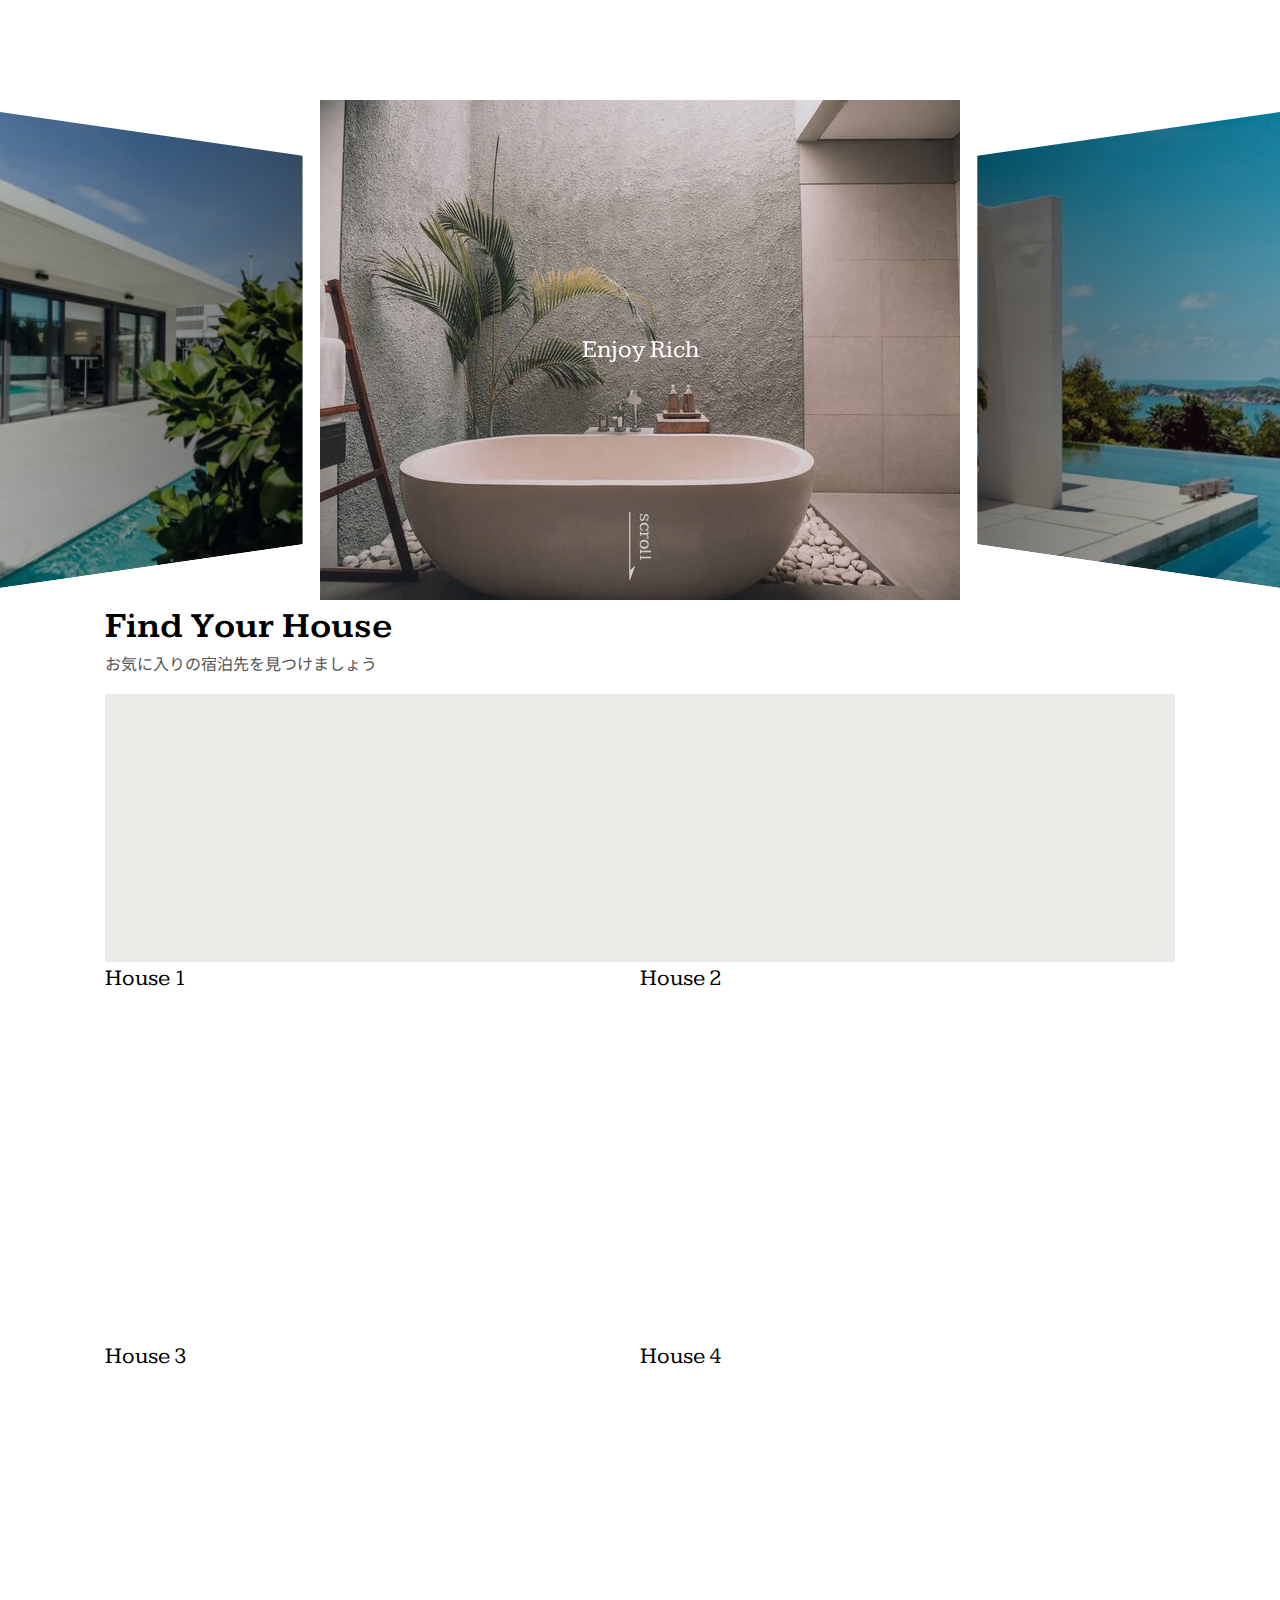
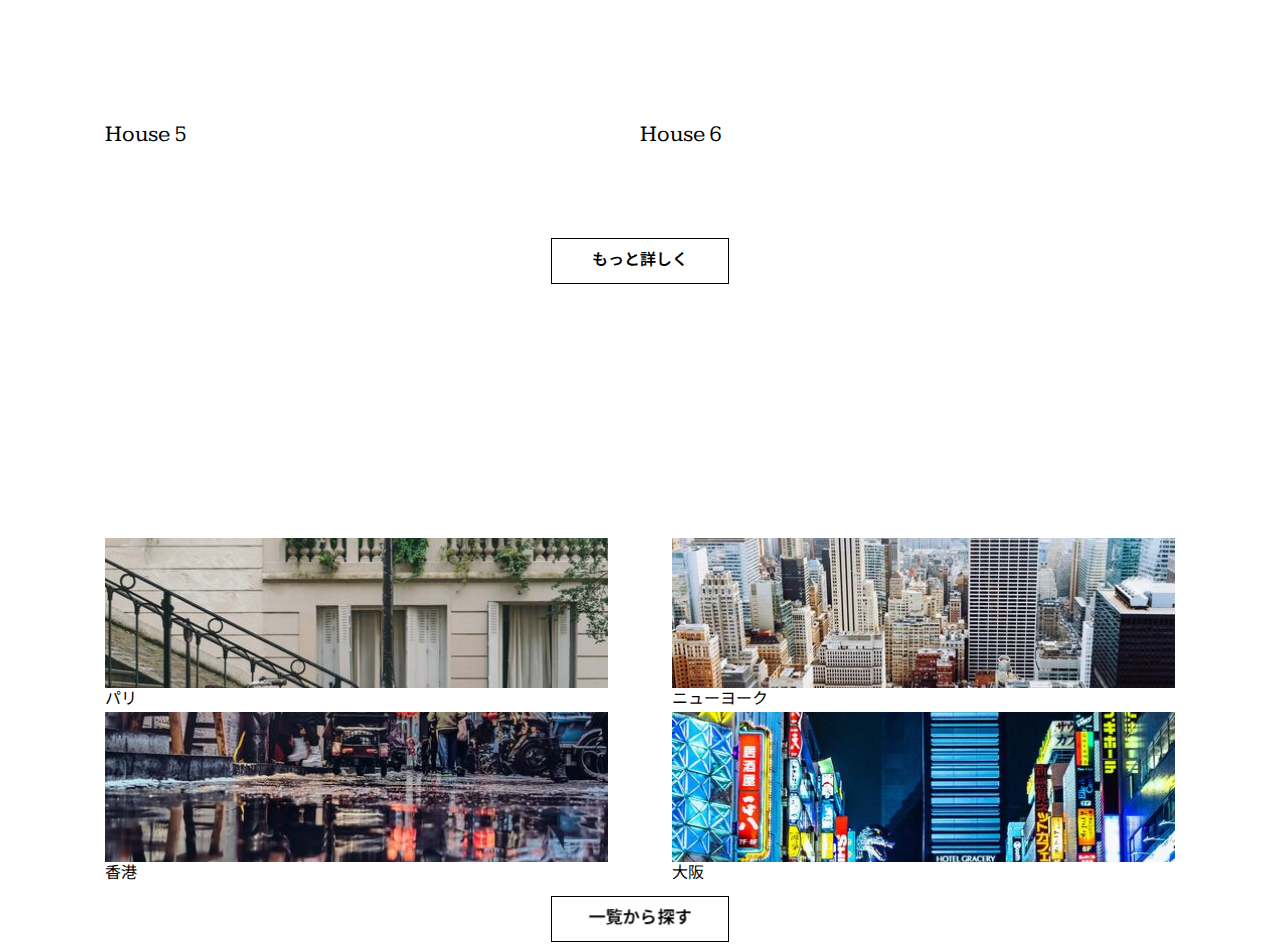
==== frontend-dev-tutorial/98_サンプルサイト_練習用/index.html @ 59d0b107 "途中　サンプルサイト練習" ====
<!DOCTYPE html>
<html lang="ja">
<head>
  <meta charset="UTF-8">
  <meta name="viewport" content="width=device-width, initial-scale=1.0">
  <title>Document</title>
  <link rel="preconnect" href="https://fonts.googleapis.com">
  <link rel="preconnect" href="https://fonts.gstatic.com" crossorigin>
  <link href="https://fonts.googleapis.com/css2?family=Kameron:wght@400;700&family=Noto+Sans+JP:wght@500&display=swap" rel="stylesheet">
  <link rel="stylesheet" href="styles/vendors/css-reset.css">
  <link rel="stylesheet" href="styles/vendors/swiper-bundle.min.css">
  <link rel="stylesheet" href="styles/style.css">
</head>
<body>
  <div id="global-container">
    <div id="container">
      <div id="content">
        <div class="hero">
          <!-- Slider main container -->
          <div class="swiper">
            <!-- Additional required wrapper -->
            <div class="swiper-wrapper">
              <!-- Slides -->
              <div class="swiper-slide">
                <div class="hero__title">Enjoy Rich</div>
                <img src="images/image-1.jpg">
              </div>
              <div class="swiper-slide">
                <div class="hero__title">Fantastic</div>
                <img src="images/image-2.jpg">
              </div>
              <div class="swiper-slide">
                <div class="hero__title">Experience</div>
                <img src="images/image-3.jpg">
              </div>
            </div>
            <div class="hero__footer">
              <img class="hero__downarrow" src="images/arrow.svg">
              <span class="hero__scrolltext">scroll</span>
            </div>
          </div>
        </div>
        <div id="main-content">
          <main>
            <section class="houses">
              <div>
                <h2 class="main-title tween-animate-title">Find Your House</h2>
                <p class="sub-title tween-animate-title">お気に入りの宿泊先を見つけましょう</p>
              </div>
              <div class="houses__inner">
                <div class="houses__item">
                    <div class="cover-slide hover-darken">
                      <div class="bg-img-zoom img-bg50" style="background-image: url(images/villa-1.jpg);"></div>
                    </div>
                  <p class="houses__title">House 1</p>
                </div>
                <div class="houses__item">
                    <div class="cover-slide hover-darken">
                      <div class="bg-img-zoom img-bg50" style="background-image: url(images/villa-2.jpg);"></div>
                    </div>
                  <p class="houses__title">House 2</p>
                </div>
                <div class="houses__item">
                    <div class="cover-slide hover-darken">
                      <div class="bg-img-zoom img-bg50" style="background-image: url(images/villa-3.jpg);"></div>
                    </div>
                  <p class="houses__title">House 3</p>
                </div>
                <div class="houses__item">
                    <div class="cover-slide hover-darken">
                      <div class="bg-img-zoom img-bg50" style="background-image: url(images/villa-4.jpg);"></div>
                    </div>
                  <p class="houses__title">House 4</p>
                </div>
                <div class="houses__item">
                    <div class="cover-slide hover-darken">
                      <div class="bg-img-zoom img-bg50" style="background-image: url(images/villa-5.jpg);"></div>
                    </div>
                  <p class="houses__title">House 5</p>
                </div>
                <div class="houses__item">
                    <div class="cover-slide hover-darken">
                      <div class="bg-img-zoom img-bg50" style="background-image: url(images/villa-6.jpg);"></div>
                    </div>
                  <p class="houses__title">House 6</p>
                </div>
                <div class="houses__btn">
                  <button class="btn slide-bg">もっと詳しく</button>
                </div>
              </div>
            </section>
           <section class="popular">
            <div class="popular__header">
              <h2 class="main-title tween-animate-title">popular Place</h2>
              <p class="sub-title tween-animate-title">人気の観光地で宿泊先を見つけましょう</p>
            </div>
            <div class="popular__inner">
              <div class="popular__container">
                <div class="popular__item">
                  <div class="popular__img">
                    <img src="images/image-p1.jpg">
                  </div>
                  <p class="popular__title">パリ</p>
                </div>
                <div class="popular__item">
                  <div class="popular__img">
                    <img src="images/image-p2.jpg">
                  </div>
                  <p class="popular__title">ニューヨーク</p>
                </div>
                <div class="popular__item">
                  <div class="popular__img">
                    <img src="images/image-p3.jpg">
                  </div>
                  <p class="popular__title">香港</p>
                </div>
                <div class="popular__item">
                  <div class="popular__img">
                    <img src="images/image-p4.jpg">
                  </div>
                  <p class="popular__title">大阪</p>
                </div>
                <div class="popular__btn">
                  <button class="btn cover-3d">
                    <span>
                      一覧から探す
                    </span>
                  </button>
                </div>
              </div>
            </div>
           </section>
          </main>
        </div>
      </div>
    </div>
  </div>

  <script src="scripts/vendors/gsap.min.js"></script>

  <script src="scripts/vendors/swiper-bundle.min.js"></script>
  <script src="scripts/libs/hero-slider.js"></script>

  <script src="scripts/libs/scroll.js"></script>

  <script src="scripts/libs/text-animation.js"></script>
  <script src="scripts/main.js"></script>
</body>
</html>
---- frontend-dev-tutorial/98_サンプルサイト_練習用/styles/style.css ----
.appear.up .item {
  transform: translateY(6px);
}

.appear.down .item {
  transform: translateY(-6px);
}

.appear.left .item {
  transform: translateX(40px);
}

.appear.right .item {
  transform: translateX(-40px);
}

.appear .item {
  transition: all 0.8s;
  opacity: 0;
}
.appear.inview .item {
  opacity: 1;
  transform: none;
}
.appear.inview .item:nth-child(1) {
  transition-delay: 0.1s;
}
.appear.inview .item:nth-child(2) {
  transition-delay: 0.2s;
}
.appear.inview .item:nth-child(3) {
  transition-delay: 0.3s;
}
.appear.inview .item:nth-child(4) {
  transition-delay: 0.4s;
}
.appear.inview .item:nth-child(5) {
  transition-delay: 0.5s;
}
.appear.inview .item:nth-child(6) {
  transition-delay: 0.6s;
}
.appear.inview .item:nth-child(7) {
  transition-delay: 0.7s;
}
.appear.inview .item:nth-child(8) {
  transition-delay: 0.8s;
}
.appear.inview .item:nth-child(9) {
  transition-delay: 0.9s;
}
.appear.inview .item:nth-child(10) {
  transition-delay: 1s;
}

.btn {
  position: relative;
  display: inline-block;
  background-color: white;
  border: 1px solid black;
  font-weight: 600;
  padding: 10px 40px;
  margin: 10px auto;
  cursor: pointer;
  transition: all 0.3s;
  color: black;
  text-decoration: none !important;
}
.btn.float:hover {
  background-color: black;
  color: white;
  box-shadow: 5px 5px 10px 0 rgba(0, 0, 0, 0.5);
}
.btn.filled {
  background-color: black;
  color: white;
  box-shadow: 5px 5px 10px 0 rgba(0, 0, 0, 0.5);
}
.btn.filled:hover {
  background-color: white;
  color: black;
  box-shadow: none;
}
.btn.letter-spacing:hover {
  background-color: black;
  letter-spacing: 3px;
  color: white;
}
.btn.shadow {
  box-shadow: none;
}
.btn.shadow:hover {
  transform: translate(-2.5px, -2.5px);
  box-shadow: 5px 5px 0 0 black;
}
.btn.solid {
  box-shadow: 2px 2px 0 0 black;
  border-radius: 7px;
}
.btn.solid:hover {
  transform: translate(2px, 2px);
  box-shadow: none;
}
.btn.slide-bg {
  position: relative;
  overflow: hidden;
  z-index: 1;
}
.btn.slide-bg::before {
  content: "";
  display: inline-block;
  width: 100%;
  height: 100%;
  background-color: black;
  position: absolute;
  top: 0;
  left: 0;
  transform: translateX(-100%);
  transition: transform 0.3s;
  z-index: -1;
}
.btn.slide-bg:hover {
  color: white;
}
.btn.slide-bg:hover::before {
  transform: none;
}
.btn.cover-3d {
  position: relative;
  z-index: 1;
  transform-style: preserve-3d;
  perspective: 300px;
}
.btn.cover-3d span {
  display: inline-block;
  transform: translateZ(20px);
}
.btn.cover-3d::before {
  content: "";
  display: inline-block;
  width: 100%;
  height: 100%;
  background-color: black;
  position: absolute;
  top: 0;
  left: 0;
  transform: rotateX(90deg);
  transition: all 0.3s;
  transform-origin: top center;
  opacity: 0;
}
.btn.cover-3d:hover {
  color: white;
}
.btn.cover-3d:hover::before {
  transform: none;
  opacity: 1;
}

.btn-cubic {
  position: relative;
  display: inline-block;
  transform-style: preserve-3d;
  perspective: 300px;
  width: 150px;
  height: 50px;
  margin: 0 auto;
  cursor: pointer;
  font-weight: 600;
}
.btn-cubic span {
  position: absolute;
  top: 0;
  left: 0;
  width: 100%;
  height: 100%;
  border: 1px solid black;
  box-sizing: border-box;
  line-height: 48px;
  text-align: center;
  transition: all 0.3s;
  transform-origin: center center -25px;
  color: black;
}
.btn-cubic .hovering {
  background-color: black;
  color: white;
  transform: rotateX(90deg);
}
.btn-cubic .default {
  background-color: white;
  color: black;
  transform: rotateX(0);
}
.btn-cubic:hover .hovering {
  transform: rotateX(0);
}
.btn-cubic:hover .default {
  transform: rotateX(-90deg);
}

.swiper {
  overflow: visible !important;
}

.swiper-slide {
  height: 500px;
  overflow: hidden;
}
.swiper-slide > img {
  width: 100%;
  height: 100%;
  max-width: 100%;
  -o-object-fit: cover;
     object-fit: cover;
  transform: scale(1.3);
  transition: transform 1.9s ease;
}
.swiper-slide::after {
  content: "";
  position: absolute;
  top: 0;
  left: 0;
  width: 100%;
  height: 100%;
  background-color: rgba(0, 61, 125, 0.1);
}
.swiper-slide-active > img {
  transform: none;
}
.swiper-slide-active .hero__title {
  opacity: 1;
  transform: translate(-50%, -50%);
}

.hero {
  overflow: hidden;
  padding-top: 100px;
}
.hero__title {
  position: absolute;
  top: 50%;
  left: 50%;
  transform: translate(-50%, calc(-50% + 20px));
  color: white;
  font-size: 25px;
  z-index: 2;
  opacity: 0;
  transition: opacity 0.3s ease 1s, transform 0.3s ease 1s;
}
.hero__footer {
  position: absolute;
  left: 50%;
  bottom: 20px;
  transform: translateX(-50%);
  z-index: 2;
  height: 68px;
  width: 22px;
  overflow: hidden;
}
.hero__downarrow {
  position: absolute;
  left: 0;
  bottom: 0;
  width: 6px;
  animation-name: kf-arrow-anime;
  animation-duration: 2s;
  animation-timing-function: linear;
  animation-delay: 0s;
  animation-iteration-count: infinite;
  animation-direction: normal;
  animation-fill-mode: forwards;
}
.hero__scrolltext {
  position: absolute;
  transform: rotate(90deg);
  color: rgba(255, 255, 255, 0.7);
  left: -8px;
  top: 11px;
  font-size: 1.2em;
}

@keyframes kf-arrow-anime {
  0%, 50%, 100% {
    transform: translateY(-10%);
  }
  30% {
    transform: none;
  }
}
.animate-title,
.tween-animate-title {
  opacity: 0;
}
.animate-title.inview,
.tween-animate-title.inview {
  opacity: 1;
}
.animate-title.inview .char,
.tween-animate-title.inview .char {
  display: inline-block;
}
.animate-title .char,
.tween-animate-title .char {
  opacity: 0;
}

.animate-title.inview .char {
  animation-name: kf-animate-chars;
  animation-duration: 0.5s;
  animation-timing-function: cubic-bezier(0.39, 1.57, 0.58, 1);
  animation-delay: 0s;
  animation-iteration-count: 1;
  animation-direction: normal;
  animation-fill-mode: both;
}
.animate-title.inview .char:nth-child(1) {
  animation-delay: 0.04s;
}
.animate-title.inview .char:nth-child(2) {
  animation-delay: 0.08s;
}
.animate-title.inview .char:nth-child(3) {
  animation-delay: 0.12s;
}
.animate-title.inview .char:nth-child(4) {
  animation-delay: 0.16s;
}
.animate-title.inview .char:nth-child(5) {
  animation-delay: 0.2s;
}
.animate-title.inview .char:nth-child(6) {
  animation-delay: 0.24s;
}
.animate-title.inview .char:nth-child(7) {
  animation-delay: 0.28s;
}
.animate-title.inview .char:nth-child(8) {
  animation-delay: 0.32s;
}
.animate-title.inview .char:nth-child(9) {
  animation-delay: 0.36s;
}
.animate-title.inview .char:nth-child(10) {
  animation-delay: 0.4s;
}
.animate-title.inview .char:nth-child(11) {
  animation-delay: 0.44s;
}
.animate-title.inview .char:nth-child(12) {
  animation-delay: 0.48s;
}
.animate-title.inview .char:nth-child(13) {
  animation-delay: 0.52s;
}
.animate-title.inview .char:nth-child(14) {
  animation-delay: 0.56s;
}
.animate-title.inview .char:nth-child(15) {
  animation-delay: 0.6s;
}
.animate-title.inview .char:nth-child(16) {
  animation-delay: 0.64s;
}
.animate-title.inview .char:nth-child(17) {
  animation-delay: 0.68s;
}
.animate-title.inview .char:nth-child(18) {
  animation-delay: 0.72s;
}
.animate-title.inview .char:nth-child(19) {
  animation-delay: 0.76s;
}
.animate-title.inview .char:nth-child(20) {
  animation-delay: 0.8s;
}
.animate-title.inview .char:nth-child(21) {
  animation-delay: 0.84s;
}
.animate-title.inview .char:nth-child(22) {
  animation-delay: 0.88s;
}
.animate-title.inview .char:nth-child(23) {
  animation-delay: 0.92s;
}
.animate-title.inview .char:nth-child(24) {
  animation-delay: 0.96s;
}
.animate-title.inview .char:nth-child(25) {
  animation-delay: 1s;
}
.animate-title.inview .char:nth-child(26) {
  animation-delay: 1.04s;
}
.animate-title.inview .char:nth-child(27) {
  animation-delay: 1.08s;
}
.animate-title.inview .char:nth-child(28) {
  animation-delay: 1.12s;
}
.animate-title.inview .char:nth-child(29) {
  animation-delay: 1.16s;
}
.animate-title.inview .char:nth-child(30) {
  animation-delay: 1.2s;
}

@keyframes kf-animate-chars {
  0% {
    opacity: 0;
    transform: translateY(-50%);
  }
  100% {
    opacity: 1;
    transform: translateY(0);
  }
}
.cover-slide {
  position: relative;
  overflow: hidden;
}
.cover-slide::after {
  content: "";
  position: absolute;
  z-index: 2;
  top: 0;
  left: 0;
  right: 0;
  bottom: 0;
  background-color: #eaebe6;
  opacity: 0;
}
.cover-slide.inview::after {
  opacity: 1;
  animation-name: kf-cover-slide;
  animation-duration: 1.6s;
  animation-timing-function: ease-in-out;
  animation-delay: 0s;
  animation-iteration-count: 1;
  animation-direction: normal;
  animation-fill-mode: both;
}

@keyframes kf-cover-slide {
  0% {
    transform-origin: left;
    transform: scaleX(0);
  }
  50% {
    transform-origin: left;
    transform: scaleX(1);
  }
  50.1% {
    transform-origin: right;
    transform: scaleX(1);
  }
  100% {
    transform-origin: right;
    transform: scaleX(0);
  }
}
.img-zoom, .bg-img-zoom {
  opacity: 0;
}
.inview .img-zoom, .inview .bg-img-zoom {
  opacity: 1;
  transition: transform 0.3s ease;
  animation-name: kf-img-show;
  animation-duration: 1.6s;
  animation-timing-function: ease-in-out;
  animation-delay: 0s;
  animation-iteration-count: 1;
  animation-direction: normal;
  animation-fill-mode: none;
}
.inview .img-zoom:hover, .inview .bg-img-zoom:hover {
  transform: scale(1.05);
}

@keyframes kf-img-show {
  0% {
    opacity: 0;
  }
  50% {
    opacity: 0;
  }
  50.1% {
    opacity: 1;
    transform: scale(1.5);
  }
  100% {
    opacity: 1;
  }
}
.hover-darken::before {
  content: "";
  position: absolute;
  top: 0;
  left: 0;
  width: 100%;
  height: 100%;
  z-index: 1;
  transition: background-color 0.3s ease;
  pointer-events: none;
  animation-name: kf-img-show;
  animation-duration: 1.6s;
  animation-timing-function: ease-in-out;
  animation-delay: 0s;
  animation-iteration-count: 1;
  animation-direction: normal;
  animation-fill-mode: none;
}
.hover-darken:hover::before {
  background-color: rgba(0, 0, 0, 0.4);
}

.bg-img-zoom {
  background-image: url(images/image-1.jpg);
  background-repeat: no-repeat;
  background-position: center;
  background-size: cover;
  width: 100%;
}

.img-bg50 {
  position: relative;
}
.img-bg50::before {
  display: block;
  content: "";
  padding-top: 50%;
}

.mobile-menu {
  position: fixed;
  right: 0;
  top: 60px;
  width: 300px;
}
.mobile-menu .logo {
  padding: 0 40px;
  font-size: 38px;
}
.mobile-menu__btn {
  background-color: unset;
  border: none;
  outline: none !important;
  cursor: pointer;
}
.mobile-menu__btn > span {
  background-color: black;
  width: 35px;
  height: 2px;
  display: block;
  margin-bottom: 9px;
  transition: transform 0.7s;
}
.mobile-menu__btn > span:last-child {
  margin-bottom: 0;
}
.mobile-menu__cover {
  position: absolute;
  top: 0;
  left: 0;
  width: 100%;
  height: 100%;
  background-color: rgba(0, 0, 0, 0.3);
  opacity: 0;
  visibility: hidden;
  transition: opacity 1s;
  cursor: pointer;
  z-index: 200;
}
.mobile-menu__main {
  padding: 0;
  perspective: 2000px;
  transform-style: preserve-3d;
}
.mobile-menu__item {
  list-style: none;
  display: block;
  transform: translate3d(0, 0, -1000px);
  padding: 0 40px;
  transition: transform 0.3s, opacity 0.2s;
  opacity: 0;
}
.mobile-menu__link {
  display: block;
  margin-top: 30px;
  color: black;
  text-decoration: none !important;
}

.menu-open #container {
  transform: translate(-300px, 60px);
  box-shadow: 0 8px 40px -10px rgba(0, 0, 0, 0.8);
}
.menu-open .mobile-menu__cover {
  opacity: 1;
  visibility: visible;
}
.menu-open .mobile-menu__item {
  transform: none;
  opacity: 1;
}
.menu-open .mobile-menu__item:nth-child(1) {
  transition-delay: 0.07s;
}
.menu-open .mobile-menu__item:nth-child(2) {
  transition-delay: 0.14s;
}
.menu-open .mobile-menu__item:nth-child(3) {
  transition-delay: 0.21s;
}
.menu-open .mobile-menu__item:nth-child(4) {
  transition-delay: 0.28s;
}
.menu-open .mobile-menu__item:nth-child(5) {
  transition-delay: 0.35s;
}
.menu-open .mobile-menu__btn > span {
  background-color: black;
}
.menu-open .mobile-menu__btn > span:nth-child(1) {
  transition-delay: 70ms;
  transform: translateY(11px) rotate(135deg);
}
.menu-open .mobile-menu__btn > span:nth-child(2) {
  transition-delay: 0s;
  transform: translateX(-18px) scaleX(0);
}
.menu-open .mobile-menu__btn > span:nth-child(3) {
  transition-delay: 140ms;
  transform: translateY(-11px) rotate(-135deg);
}

body {
  font-family: "Kameron", "Noto Sans JP", sans-serif;
}

img {
  max-width: 100%;
  vertical-align: bottom;
}

.mb-sm, .houses__title, .sub-title {
  margin-bottom: 16px !important;
}

.mb-lg, .houses {
  margin-bottom: 80px !important;
}
@media screen and (min-width: 960px) {
  .mb-lg, .houses {
    margin-bottom: 150px !important;
  }
}

.pb-sm {
  padding-bottom: 16px !important;
}

.pb-lg {
  padding-bottom: 80px !important;
}
@media screen and (min-width: 960px) {
  .pb-lg {
    padding-bottom: 150px !important;
  }
}

.content-width, .houses, .popular__header, .popular__container {
  width: 90%;
  margin: 0 auto;
  max-width: 1070px;
}

.flex, .houses__inner, .popular__container {
  display: flex;
  flex-direction: column;
}
@media screen and (min-width: 600px) {
  .flex, .houses__inner, .popular__container {
    flex-direction: row;
    flex-wrap: wrap;
  }
}

.purple {
  color: #904669;
}

#main-content {
  position: relative;
  z-index: 0;
}

.font-sm, .sub-title {
  font-size: 14px;
}
@media screen and (min-width: 960px) {
  .font-sm, .sub-title {
    font-size: 16px;
  }
}

.font-md {
  font-size: 17px;
}
@media screen and (min-width: 960px) {
  .font-md {
    font-size: 19px;
  }
}

.font-lr, .houses__title {
  font-size: 17px;
}
@media screen and (min-width: 960px) {
  .font-lr, .houses__title {
    font-size: 23px;
  }
}

.font-lg, .main-title {
  font-size: 25px;
}
@media screen and (min-width: 960px) {
  .font-lg, .main-title {
    font-size: 36px;
  }
}

.main-title {
  font-weight: 600;
  margin-bottom: 0;
  display: block;
}

.sub-title {
  color: #535353;
}

@media screen and (min-width: 600px) {
  .houses__item {
    flex-basis: 50%;
  }
}
@media screen and (min-width: 960px) {
  .houses__item {
    margin-bottom: 60px;
  }
}
.houses__btn {
  text-align: center;
  flex-basis: 100%;
}

.popular__container {
  justify-content: space-between;
}
@media screen and (min-width: 600px) {
  .popular__item {
    flex-basis: 47%;
  }
}
.popular__img {
  height: 150px;
}
.popular__img > img {
  width: 100%;
  height: 100%;
  -o-object-fit: cover;
     object-fit: cover;
}
.popular__btn {
  text-align: center;
  flex-basis: 100%;
}/*# sourceMappingURL=style.css.map */
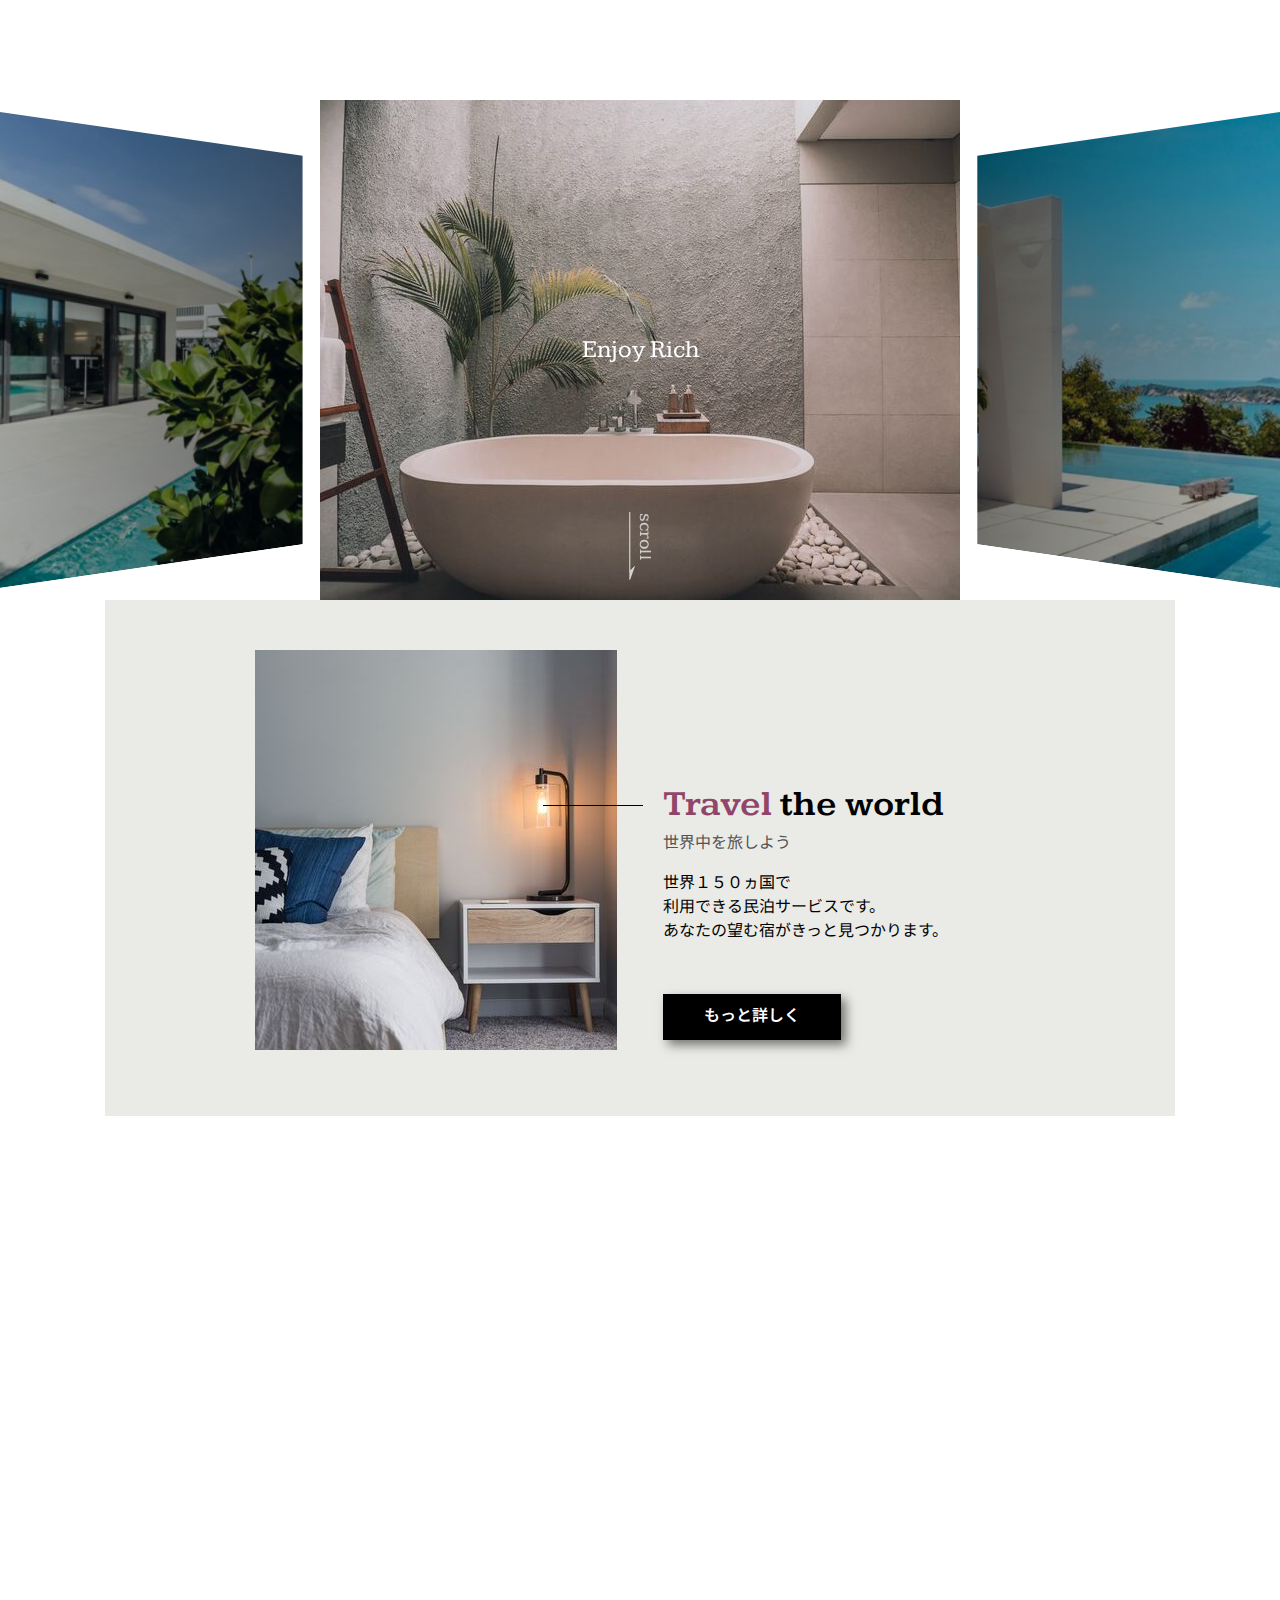
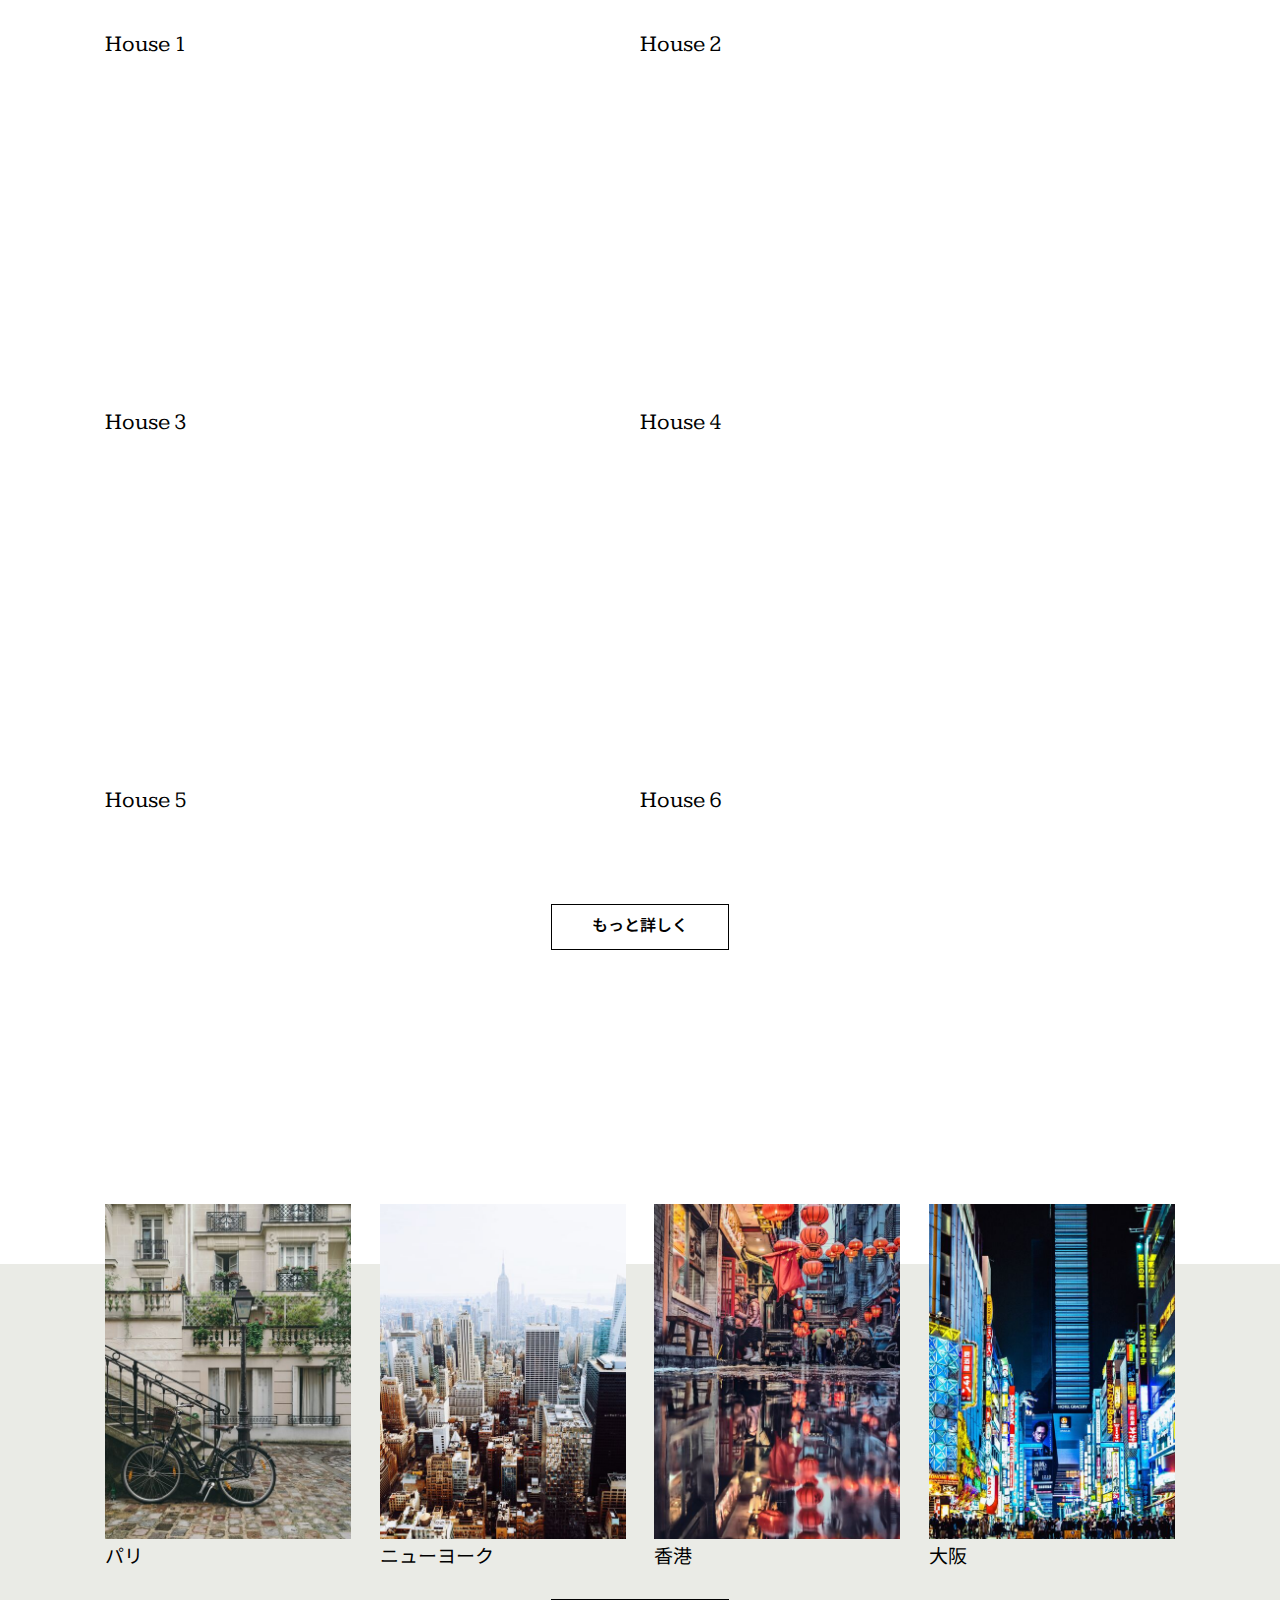
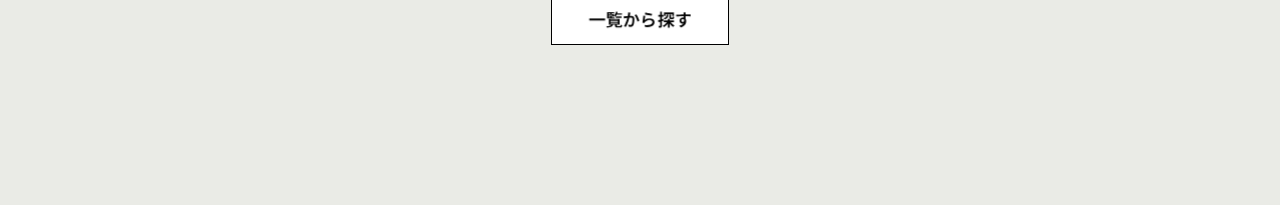
==== commit 13e6b46f: "Travel Before要素追加" ====
--- a/frontend-dev-tutorial/98_サンプルサイト_練習用/index.html
+++ b/frontend-dev-tutorial/98_サンプルサイト_練習用/index.html
@@ -42,6 +42,31 @@
         </div>
         <div id="main-content">
           <main>
+            <section class="travel">
+              <div class="travel__inner">
+                <div class="travel__img">
+                  <img class="img-zoom" src="images/image-travel.jpg">
+                </div>
+                <div class="travel__texts">
+                  <div class="travel__texts-inner">
+                    <div class="travel__title main-title">
+                      <span class="purple">Travel</span>
+                      <span>the world</span>                      
+                    </div>
+                    <div class="travel__sub sub-title">
+                      世界中を旅しよう
+                    </div>
+                    <div class="travel__description">
+                      <p>世界１５０ヵ国で<br>利用できる民泊サービスです。</p>
+                      <p>あなたの望む宿がきっと見つかります。</p>                      
+                    </div>
+                    <div class="travel__btn">
+                      <button class="btn filled">もっと詳しく</button>
+                    </div>
+                  </div>
+                </div>
+              </div>
+            </section>
             <section class="houses">
               <div>
                 <h2 class="main-title tween-animate-title">Find Your House</h2>
--- a/frontend-dev-tutorial/98_サンプルサイト_練習用/styles/style.css
+++ b/frontend-dev-tutorial/98_サンプルサイト_練習用/styles/style.css
@@ -643,20 +643,20 @@
   vertical-align: bottom;
 }
 
-.mb-sm, .houses__title, .sub-title {
+.mb-sm, .travel__img, .houses__title, .popular__title, .sub-title {
   margin-bottom: 16px !important;
 }
 
-.mb-lg, .houses {
+.mb-lg, .travel, .houses, .popular__btn {
   margin-bottom: 80px !important;
 }
 @media screen and (min-width: 960px) {
-  .mb-lg, .houses {
+  .mb-lg, .travel, .houses, .popular__btn {
     margin-bottom: 150px !important;
   }
 }
 
-.pb-sm {
+.pb-sm, .travel__texts {
   padding-bottom: 16px !important;
 }
 
@@ -669,18 +669,18 @@
   }
 }
 
-.content-width, .houses, .popular__header, .popular__container {
+.content-width, .travel, .houses, .popular__header, .popular__container {
   width: 90%;
   margin: 0 auto;
   max-width: 1070px;
 }
 
-.flex, .houses__inner, .popular__container {
+.flex, .travel__inner, .houses__inner, .popular__container {
   display: flex;
   flex-direction: column;
 }
 @media screen and (min-width: 600px) {
-  .flex, .houses__inner, .popular__container {
+  .flex, .travel__inner, .houses__inner, .popular__container {
     flex-direction: row;
     flex-wrap: wrap;
   }
@@ -704,11 +704,11 @@
   }
 }
 
-.font-md {
+.font-md, .popular__title {
   font-size: 17px;
 }
 @media screen and (min-width: 960px) {
-  .font-md {
+  .font-md, .popular__title {
     font-size: 19px;
   }
 }
@@ -741,6 +741,66 @@
   color: #535353;
 }
 
+.travel__inner {
+  justify-content: space-between;
+  background-color: #eaebe6;
+  padding: 15px;
+}
+@media screen and (min-width: 600px) {
+  .travel__inner {
+    padding: 50px;
+  }
+}
+@media screen and (min-width: 1280px) {
+  .travel__inner {
+    padding: 50px 150px;
+  }
+}
+.travel__img {
+  height: 300px;
+}
+@media screen and (min-width: 600px) {
+  .travel__img {
+    flex-basis: 47%;
+  }
+}
+@media screen and (min-width: 960px) {
+  .travel__img {
+    height: 400px;
+  }
+}
+.travel__img > img {
+  opacity: 1;
+  -o-object-fit: cover;
+     object-fit: cover;
+  width: 100%;
+  height: 100%;
+}
+@media screen and (min-width: 600px) {
+  .travel__texts {
+    display: flex;
+    align-items: flex-end;
+    flex-basis: 47%;
+  }
+}
+.travel__title {
+  position: relative;
+}
+.travel__title::before {
+  content: "";
+  position: absolute;
+  height: 1px;
+  width: 100px;
+  top: 50%;
+  left: -120px;
+  background-color: black;
+}
+@media screen and (min-width: 960px) {
+  .travel__description {
+    margin-bottom: 40px;
+  }
+}
+
 @media screen and (min-width: 600px) {
   .houses__item {
     flex-basis: 50%;
@@ -756,7 +816,20 @@
   flex-basis: 100%;
 }
 
+.popular__inner {
+  position: relative;
+}
+.popular__inner::before {
+  content: "";
+  position: absolute;
+  bottom: 0;
+  height: 90%;
+  width: 100%;
+  background-color: #eaebe6;
+}
 .popular__container {
+  position: relative;
+  z-index: 2;
   justify-content: space-between;
 }
 @media screen and (min-width: 600px) {
@@ -764,8 +837,24 @@
     flex-basis: 47%;
   }
 }
+@media screen and (min-width: 960px) {
+  .popular__item {
+    flex-basis: 25%;
+  }
+}
+@media screen and (min-width: 1280px) {
+  .popular__item {
+    flex-basis: 23%;
+  }
+}
 .popular__img {
   height: 150px;
+  margin-bottom: 5px;
+}
+@media screen and (min-width: 960px) {
+  .popular__img {
+    height: 335px;
+  }
 }
 .popular__img > img {
   width: 100%;
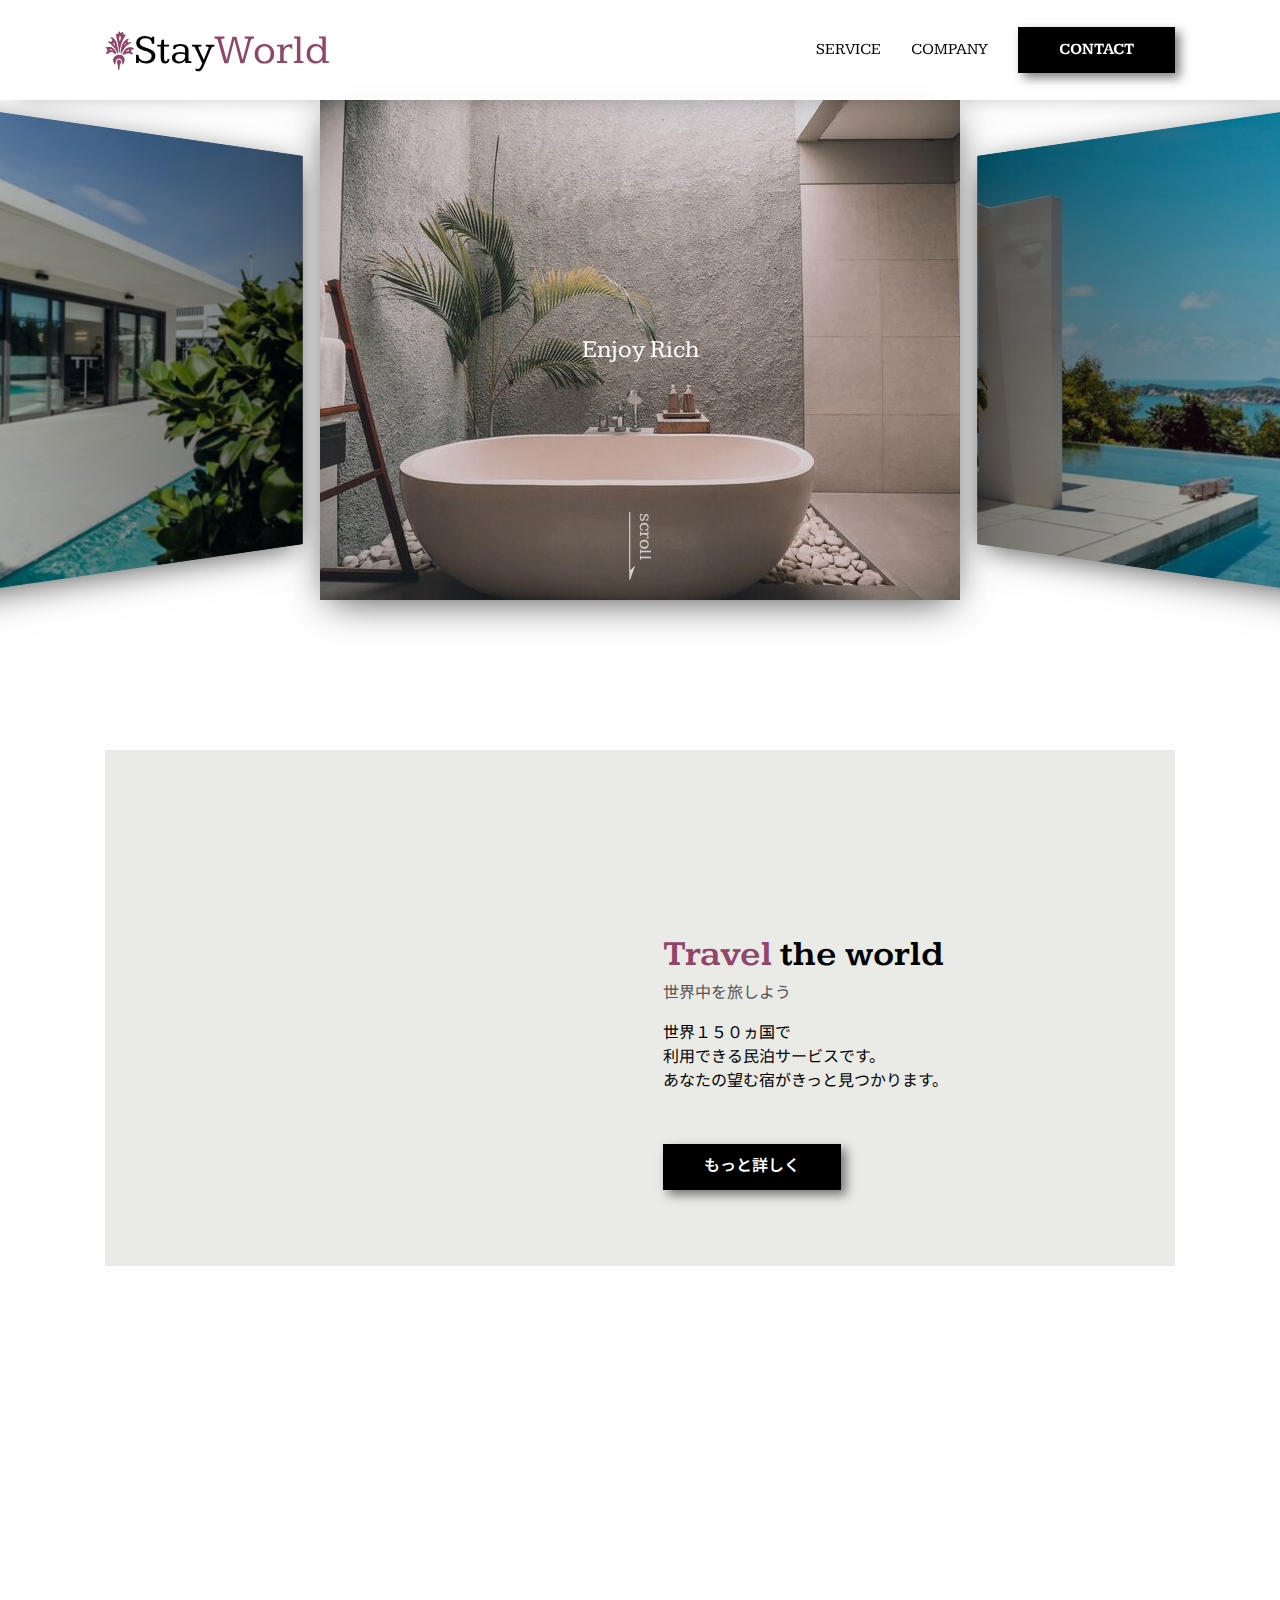
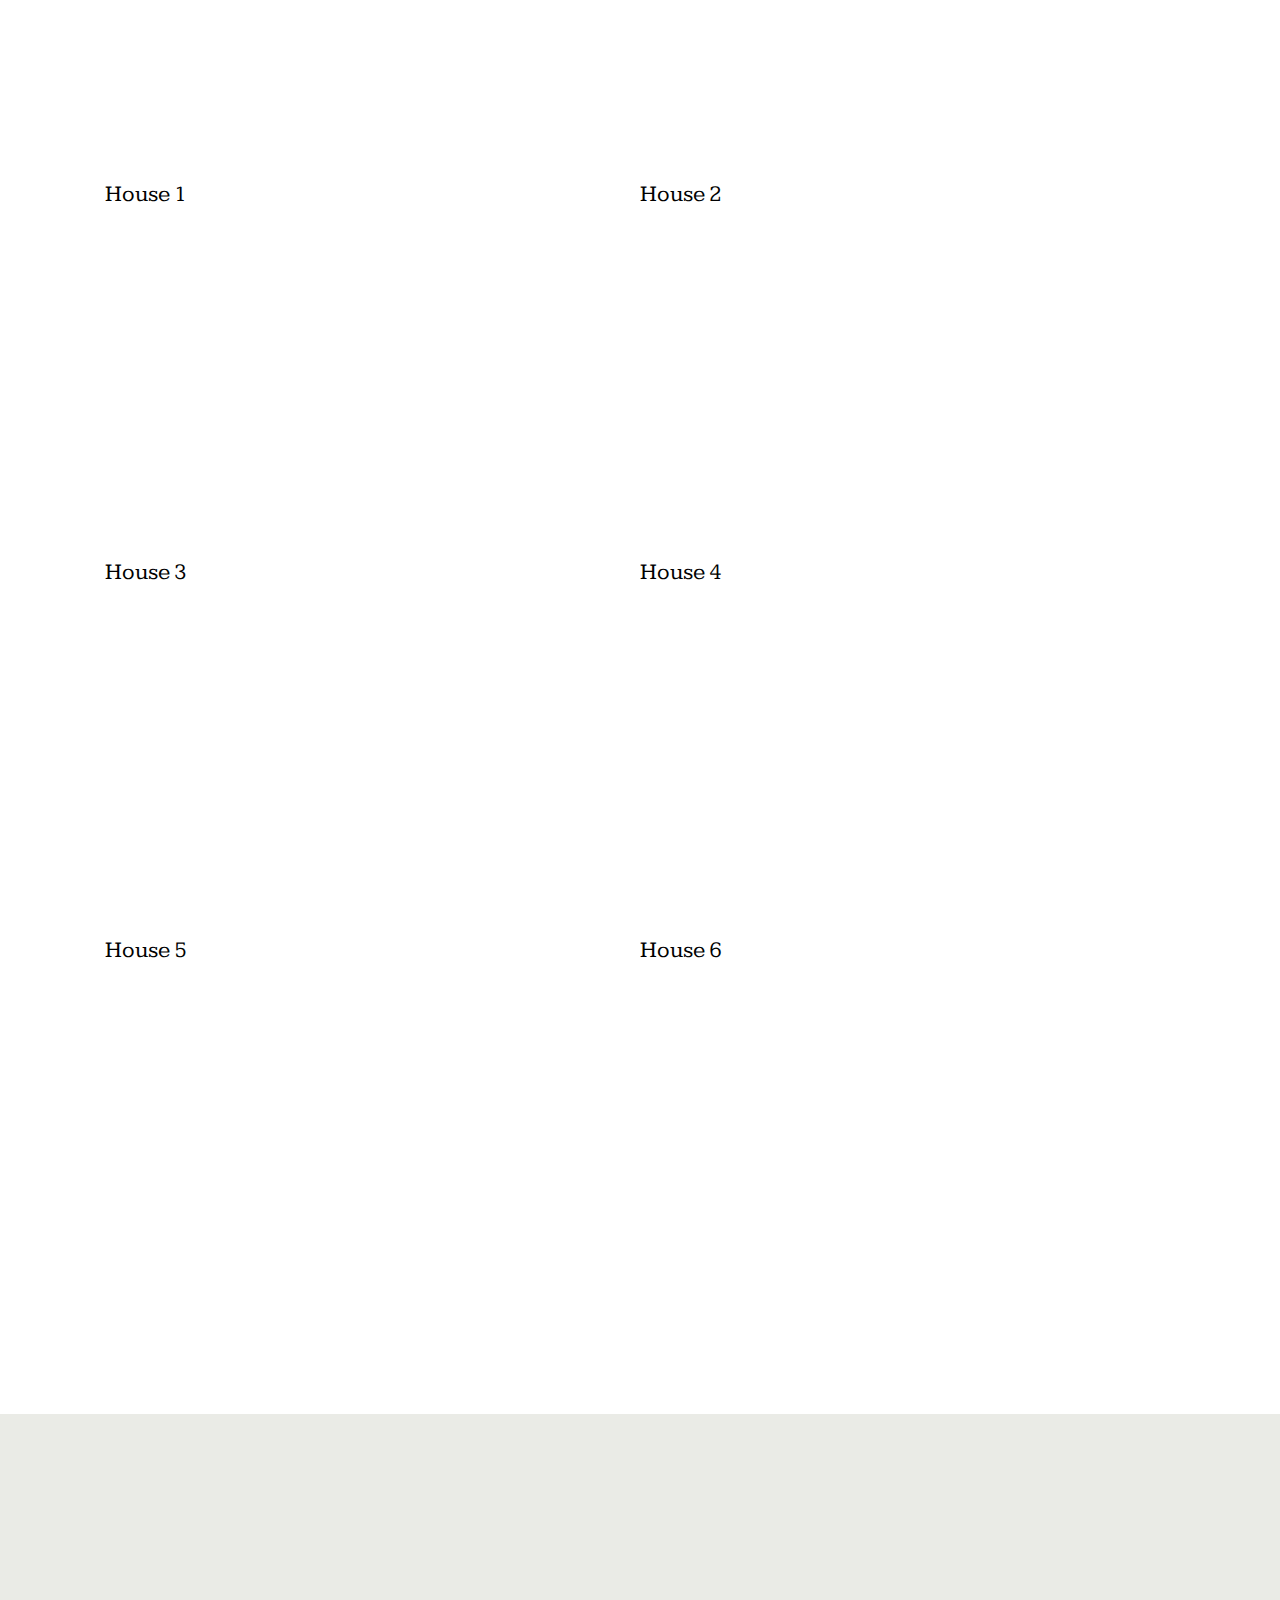
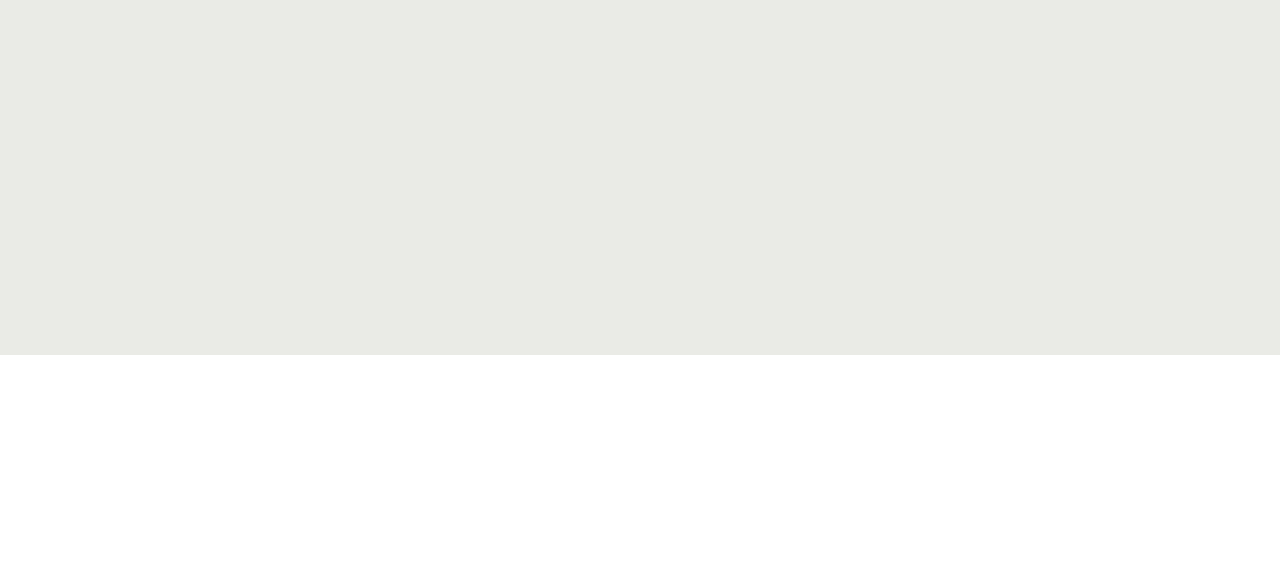
==== commit 4ce1accc: "Completed 練習用サイト" ====
--- a/frontend-dev-tutorial/98_サンプルサイト_練習用/index.html
+++ b/frontend-dev-tutorial/98_サンプルサイト_練習用/index.html
@@ -4,16 +4,53 @@
   <meta charset="UTF-8">
   <meta name="viewport" content="width=device-width, initial-scale=1.0">
   <title>Document</title>
+  <script src="scripts/vendors/pace.js"></script>
+  <link rel="stylesheet" href="styles/loader.css">
   <link rel="preconnect" href="https://fonts.googleapis.com">
   <link rel="preconnect" href="https://fonts.gstatic.com" crossorigin>
   <link href="https://fonts.googleapis.com/css2?family=Kameron:wght@400;700&family=Noto+Sans+JP:wght@500&display=swap" rel="stylesheet">
   <link rel="stylesheet" href="styles/vendors/css-reset.css">
   <link rel="stylesheet" href="styles/vendors/swiper-bundle.min.css">
   <link rel="stylesheet" href="styles/style.css">
+
+  <script src="scripts/vendors/gsap.min.js" defer></script>
+
+  <script src="scripts/vendors/swiper-bundle.min.js" defer></script>
+  <script src="scripts/libs/hero-slider.js" defer></script>
+
+  <script src="scripts/libs/scroll.js" defer></script>
+
+  <script src="scripts/libs/mobile-menu.js" defer></script>
+
+  <script src="scripts/libs/text-animation.js" defer></script>
+  <script src="scripts/main.js" defer></script>
 </head>
 <body>
   <div id="global-container">
     <div id="container">
+      <div class="mobile-menu__cover"></div>
+      <div class="nav-trigger"></div>
+      <header class="header">
+        <div class="header__inner appear up">
+          <div class="logo item">
+            <img class="logo__img" src="images/logo.svg">
+            <span class="logo__stay">Stay</span>
+            <span class="logo__world">World</span>
+          </div>
+          <nav class="header__nav">
+            <ul class="header__ul">
+              <li class="header__li item"><a href="#">Service</a></li>
+              <li class="header__li item"><a href="#">Company</a></li>
+              <li class="header__li item"><a class="btn filled" href="#">Contact</a></li>
+            </ul>
+          </nav>
+          <button class="mobile-menu__btn">
+              <span></span>
+              <span></span>
+              <span></span>
+          </button>
+        </div>
+      </header>
       <div id="content">
         <div class="hero">
           <!-- Slider main container -->
@@ -41,27 +78,33 @@
           </div>
         </div>
         <div id="main-content">
+          <aside class="side left">
+            <div class="side__inner">
+              <a href="#" class="twitter icon tween-animate-title">Twitter</a>
+              <a href="#" class="fb icon tween-animate-title">Facebook</a>
+            </div>
+          </aside>
           <main>
             <section class="travel">
               <div class="travel__inner">
-                <div class="travel__img">
+                <div class="travel__img cover-slide">
                   <img class="img-zoom" src="images/image-travel.jpg">
                 </div>
-                <div class="travel__texts">
+                <div class="travel__texts appear left">
                   <div class="travel__texts-inner">
-                    <div class="travel__title main-title">
-                      <span class="purple">Travel</span>
+                    <div class="travel__title main-title item">
+                      <span class="purple item">Travel</span>
                       <span>the world</span>                      
                     </div>
-                    <div class="travel__sub sub-title">
+                    <div class="travel__sub sub-title item">
                       世界中を旅しよう
                     </div>
-                    <div class="travel__description">
+                    <div class="travel__description item">
                       <p>世界１５０ヵ国で<br>利用できる民泊サービスです。</p>
                       <p>あなたの望む宿がきっと見つかります。</p>                      
                     </div>
                     <div class="travel__btn">
-                      <button class="btn filled">もっと詳しく</button>
+                      <button class="btn filled item">もっと詳しく</button>
                     </div>
                   </div>
                 </div>
@@ -109,8 +152,8 @@
                     </div>
                   <p class="houses__title">House 6</p>
                 </div>
-                <div class="houses__btn">
-                  <button class="btn slide-bg">もっと詳しく</button>
+                <div class="houses__btn appear up">
+                  <button class="btn slide-bg item">もっと詳しく</button>
                 </div>
               </div>
             </section>
@@ -119,34 +162,34 @@
               <h2 class="main-title tween-animate-title">popular Place</h2>
               <p class="sub-title tween-animate-title">人気の観光地で宿泊先を見つけましょう</p>
             </div>
-            <div class="popular__inner">
+            <div class="popular__inner appear up">
               <div class="popular__container">
-                <div class="popular__item">
+                <div class="popular__item item">
                   <div class="popular__img">
                     <img src="images/image-p1.jpg">
                   </div>
                   <p class="popular__title">パリ</p>
                 </div>
-                <div class="popular__item">
+                <div class="popular__item item">
                   <div class="popular__img">
                     <img src="images/image-p2.jpg">
                   </div>
                   <p class="popular__title">ニューヨーク</p>
                 </div>
-                <div class="popular__item">
+                <div class="popular__item item">
                   <div class="popular__img">
                     <img src="images/image-p3.jpg">
                   </div>
                   <p class="popular__title">香港</p>
                 </div>
-                <div class="popular__item">
+                <div class="popular__item item">
                   <div class="popular__img">
                     <img src="images/image-p4.jpg">
                   </div>
                   <p class="popular__title">大阪</p>
                 </div>
-                <div class="popular__btn">
-                  <button class="btn cover-3d">
+                <div class="popular__btn appear up">
+                  <button class="btn cover-3d item">
                     <span>
                       一覧から探す
                     </span>
@@ -156,19 +199,61 @@
             </div>
            </section>
           </main>
-        </div>
+          <aside class="side right">
+            <div class="side__inner">
+              <span class="tween-animate-title">&copy; Code Mafia</span>
+            </div>
+          </aside>
+        </div>
+      </div>
+      <div class="footer appear up">
+        <div class="logo item">
+          <img class="logo__img" src="images/logo.svg">
+          <span class="logo__stay">Stay</span>
+          <span class="logo__world">World</span>
+        </div>
+        <nav class="footer__nav">
+          <ul class="footer__ul">
+            <li class="footer__li item"><a href="#">Service</a></li>
+            <li class="footer__li item"><a href="#">Contact</a></li>
+            <li class="footer__li item"><a href="#">Company</a></li>
+            <li class="footer__li item"><a href="#">Sitemap</a></li>
+          </ul>
+          <div class="footer__copyright item">
+            &copy; Code Mafia
+          </div>
+        </nav>
       </div>
     </div>
+    <nav class="mobile-menu">
+      <div class="logo">
+        <img class="logo__img" src="images/logo.svg">
+        <span class="logo__stay">Stay</span>
+        <span class="logo__world">World</span>
+      </div>
+      <ul class="mobile-menu__main">
+          <li class="mobile-menu__item">
+              <a class="mobile-menu__link" href="#">
+                  <span class="main-title">Our Service</span>
+                  <span class="sub-title">サービスについて</span>
+              </a>
+          </li>
+          <li class="mobile-menu__item">
+              <a class="mobile-menu__link" href="#">
+                  <span class="main-title">About Us</span>
+                  <span class="sub-title">私たちについて</span>
+              </a>
+          </li>
+          <li class="mobile-menu__item">
+              <a class="mobile-menu__link" href="#">
+                  <span class="main-title">Contact Us</span>
+                  <span class="sub-title">コンタクト方法</span>
+              </a>
+          </li>
+      </ul>
+  </nav>
   </div>
 
-  <script src="scripts/vendors/gsap.min.js"></script>
-
-  <script src="scripts/vendors/swiper-bundle.min.js"></script>
-  <script src="scripts/libs/hero-slider.js"></script>
-
-  <script src="scripts/libs/scroll.js"></script>
-
-  <script src="scripts/libs/text-animation.js"></script>
-  <script src="scripts/main.js"></script>
+
 </body>
 </html>--- a/frontend-dev-tutorial/98_サンプルサイト_練習用/styles/loader.css
+++ b/frontend-dev-tutorial/98_サンプルサイト_練習用/styles/loader.css
@@ -0,0 +1,64 @@
+.pace-done #global-container {
+  transition: opacity 1s;
+  opacity: 1;
+}
+
+#global-container {
+  opacity: 0;
+}
+
+.pace {
+  z-index: 2000;
+  position: fixed;
+  margin: auto;
+  top: 0;
+  left: 0;
+  right: 0;
+  bottom: 0;
+  width: 100px;
+  height: 100px;
+}
+
+.pace .pace-progress {
+  transform: none !important;
+  text-align: center;
+}
+
+.pace .pace-progress::after {
+  content: attr(data-progress-text);
+  display: block;
+  font-weight: 100;
+  font-size: 2em;
+  font-family: "Helvetica Neue", "Yu Gothic", "Meiryo", sans-serif;
+  color: #535353;
+}
+
+.pace.pace-inactive {
+  display: none;
+}
+
+.pace-progress-inner {
+  width: 40px;
+  height: 40px;
+  background-color: #904669;
+  margin: 0 auto;
+  animation-name: sk-rotateplane;
+  animation-duration: 1.2s;
+  animation-timing-function: ease-in-out;
+  animation-delay: 0s;
+  animation-iteration-count: infinite;
+  animation-direction: normal;
+  animation-fill-mode: forwards;
+}
+
+@keyframes sk-rotateplane {
+  0% {
+    transform: perspective(120px) rotateX(0deg) rotateY(0deg);
+  }
+  50% {
+    transform: perspective(120px) rotateX(-180deg) rotateY(0deg);
+  }
+  100% {
+    transform: perspective(120px) rotateX(-180deg) rotateY(-180deg);
+  }
+}/*# sourceMappingURL=loader.css.map */--- a/frontend-dev-tutorial/98_サンプルサイト_練習用/styles/style.css
+++ b/frontend-dev-tutorial/98_サンプルサイト_練習用/styles/style.css
@@ -206,6 +206,11 @@
 .swiper-slide {
   height: 500px;
   overflow: hidden;
+}
+@media screen and (min-width: 960px) {
+  .swiper-slide {
+    box-shadow: 0 8px 40px -10px rgba(0, 0, 0, 0.8);
+  }
 }
 .swiper-slide > img {
   width: 100%;
@@ -547,6 +552,11 @@
   outline: none !important;
   cursor: pointer;
 }
+@media screen and (min-width: 960px) {
+  .mobile-menu__btn {
+    display: none;
+  }
+}
 .mobile-menu__btn > span {
   background-color: black;
   width: 35px;
@@ -660,27 +670,27 @@
   padding-bottom: 16px !important;
 }
 
-.pb-lg {
+.pb-lg, .hero {
   padding-bottom: 80px !important;
 }
 @media screen and (min-width: 960px) {
-  .pb-lg {
+  .pb-lg, .hero {
     padding-bottom: 150px !important;
   }
 }
 
-.content-width, .travel, .houses, .popular__header, .popular__container {
+.content-width, .header__inner, .travel, .houses, .popular__header, .popular__container, .footer {
   width: 90%;
   margin: 0 auto;
   max-width: 1070px;
 }
 
-.flex, .travel__inner, .houses__inner, .popular__container {
+.flex, .header__nav, .travel__inner, .houses__inner, .popular__container, .footer__nav, .footer__ul {
   display: flex;
   flex-direction: column;
 }
 @media screen and (min-width: 600px) {
-  .flex, .travel__inner, .houses__inner, .popular__container {
+  .flex, .header__nav, .travel__inner, .houses__inner, .popular__container, .footer__nav, .footer__ul {
     flex-direction: row;
     flex-wrap: wrap;
   }
@@ -741,7 +751,81 @@
   color: #535353;
 }
 
+#container {
+  background-color: white;
+  position: relative;
+  z-index: 10;
+  transition: transform 0.5s, box-shadow 0.5s;
+}
+
+#main-content {
+  position: relative;
+  z-index: 0;
+}
+
+main {
+  position: relative;
+  z-index: -1;
+}
+
+.header {
+  position: fixed;
+  top: 0;
+  left: 0;
+  width: 100%;
+  height: 100px;
+  background-color: transparent;
+  display: flex;
+  align-items: center;
+  z-index: 100;
+}
+.header.triggered {
+  background-color: rgba(255, 255, 255, 0.9);
+  box-shadow: 10px 0 25px -10px rgba(0, 0, 0, 0.5);
+}
+.header__inner {
+  display: flex;
+  justify-content: space-between;
+  align-items: center;
+}
+.header__inner > .logo {
+  font-size: 42px;
+}
+.header__nav {
+  justify-content: space-between;
+  align-items: center;
+  text-align: center;
+  display: none;
+}
+@media screen and (min-width: 960px) {
+  .header__nav {
+    display: block;
+  }
+}
+.header__ul {
+  display: flex;
+  align-items: center;
+  list-style: none;
+  padding: 0;
+}
+.header__li {
+  margin: 10px;
+}
+@media screen and (min-width: 600px) {
+  .header__li {
+    margin-left: 30px;
+    margin-right: 0;
+  }
+}
+.header__li > a {
+  color: black;
+  text-decoration: none;
+  text-transform: uppercase;
+}
+
 .travel__inner {
+  position: relative;
+  z-index: 0;
   justify-content: space-between;
   background-color: #eaebe6;
   padding: 15px;
@@ -758,6 +842,10 @@
 }
 .travel__img {
   height: 300px;
+  transition: box-shadow 1s ease 1.6s;
+}
+.travel__img.inview {
+  box-shadow: inset 0 0 30px black;
 }
 @media screen and (min-width: 600px) {
   .travel__img {
@@ -770,6 +858,8 @@
   }
 }
 .travel__img > img {
+  position: relative;
+  z-index: -1;
   opacity: 1;
   -o-object-fit: cover;
      object-fit: cover;
@@ -783,10 +873,20 @@
     flex-basis: 47%;
   }
 }
+.travel__texts.inview .travel__title::before {
+  animation-name: scaleX;
+  animation-duration: 0.3s;
+  animation-timing-function: ease;
+  animation-delay: 1.5s;
+  animation-iteration-count: 1;
+  animation-direction: normal;
+  animation-fill-mode: forwards;
+}
 .travel__title {
   position: relative;
 }
 .travel__title::before {
+  display: none;
   content: "";
   position: absolute;
   height: 1px;
@@ -794,6 +894,13 @@
   top: 50%;
   left: -120px;
   background-color: black;
+  transform: scaleX(0);
+  transform-origin: right;
+}
+@media screen and (min-width: 960px) {
+  .travel__title::before {
+    display: block;
+  }
 }
 @media screen and (min-width: 960px) {
   .travel__description {
@@ -801,6 +908,14 @@
   }
 }
 
+@keyframes scaleX {
+  0% {
+    transform: scaleX(0);
+  }
+  100% {
+    transform: scaleX(1);
+  }
+}
 @media screen and (min-width: 600px) {
   .houses__item {
     flex-basis: 50%;
@@ -865,4 +980,103 @@
 .popular__btn {
   text-align: center;
   flex-basis: 100%;
+}
+
+.footer {
+  padding: 60px 0;
+}
+.footer__nav {
+  justify-content: space-between;
+  align-items: center;
+  text-align: center;
+}
+.footer__ul {
+  list-style: none;
+  padding: 0;
+}
+.footer__li {
+  margin: 10px;
+}
+@media screen and (min-width: 600px) {
+  .footer__li {
+    margin-left: 0;
+    margin-right: 30px;
+  }
+}
+.footer__li > a {
+  color: #535353;
+  text-decoration: none;
+}
+
+.logo {
+  justify-content: center;
+  font-size: 38px;
+  display: flex;
+}
+@media screen and (min-width: 600px) {
+  .logo {
+    justify-content: flex-start;
+  }
+}
+.logo__img {
+  width: 0.7em;
+}
+.logo__world {
+  color: #904669;
+}
+
+.side {
+  display: none;
+  position: fixed;
+  top: 70%;
+  transform: translateY(-50%);
+  transition: all 0.3s ease;
+}
+@media screen and (min-width: 1280px) {
+  .side {
+    display: block;
+  }
+}
+.side .tween-animate-title {
+  color: black;
+  text-decoration: none !important;
+  margin: 0 40px;
+  vertical-align: middle;
+  letter-spacing: 2px;
+}
+.side.left {
+  left: -50%;
+}
+.side.left.inview {
+  left: 50px;
+}
+.side.left .side__inner {
+  transform-origin: top left;
+  transform: rotate(-90deg);
+}
+.side.right {
+  right: -50px;
+}
+.side.right.inview {
+  right: 50px;
+}
+.side.right .side__inner {
+  transform-origin: top right;
+  transform: rotate(90deg);
+}
+
+.icon {
+  position: relative;
+}
+.icon::before {
+  content: "";
+  position: absolute;
+  top: 50%;
+  left: -20px;
+  width: 1em;
+  height: 1em;
+  transform: translateY(-50%);
+  background-position: center;
+  background-repeat: none;
+  background-size: contain;
 }/*# sourceMappingURL=style.css.map */